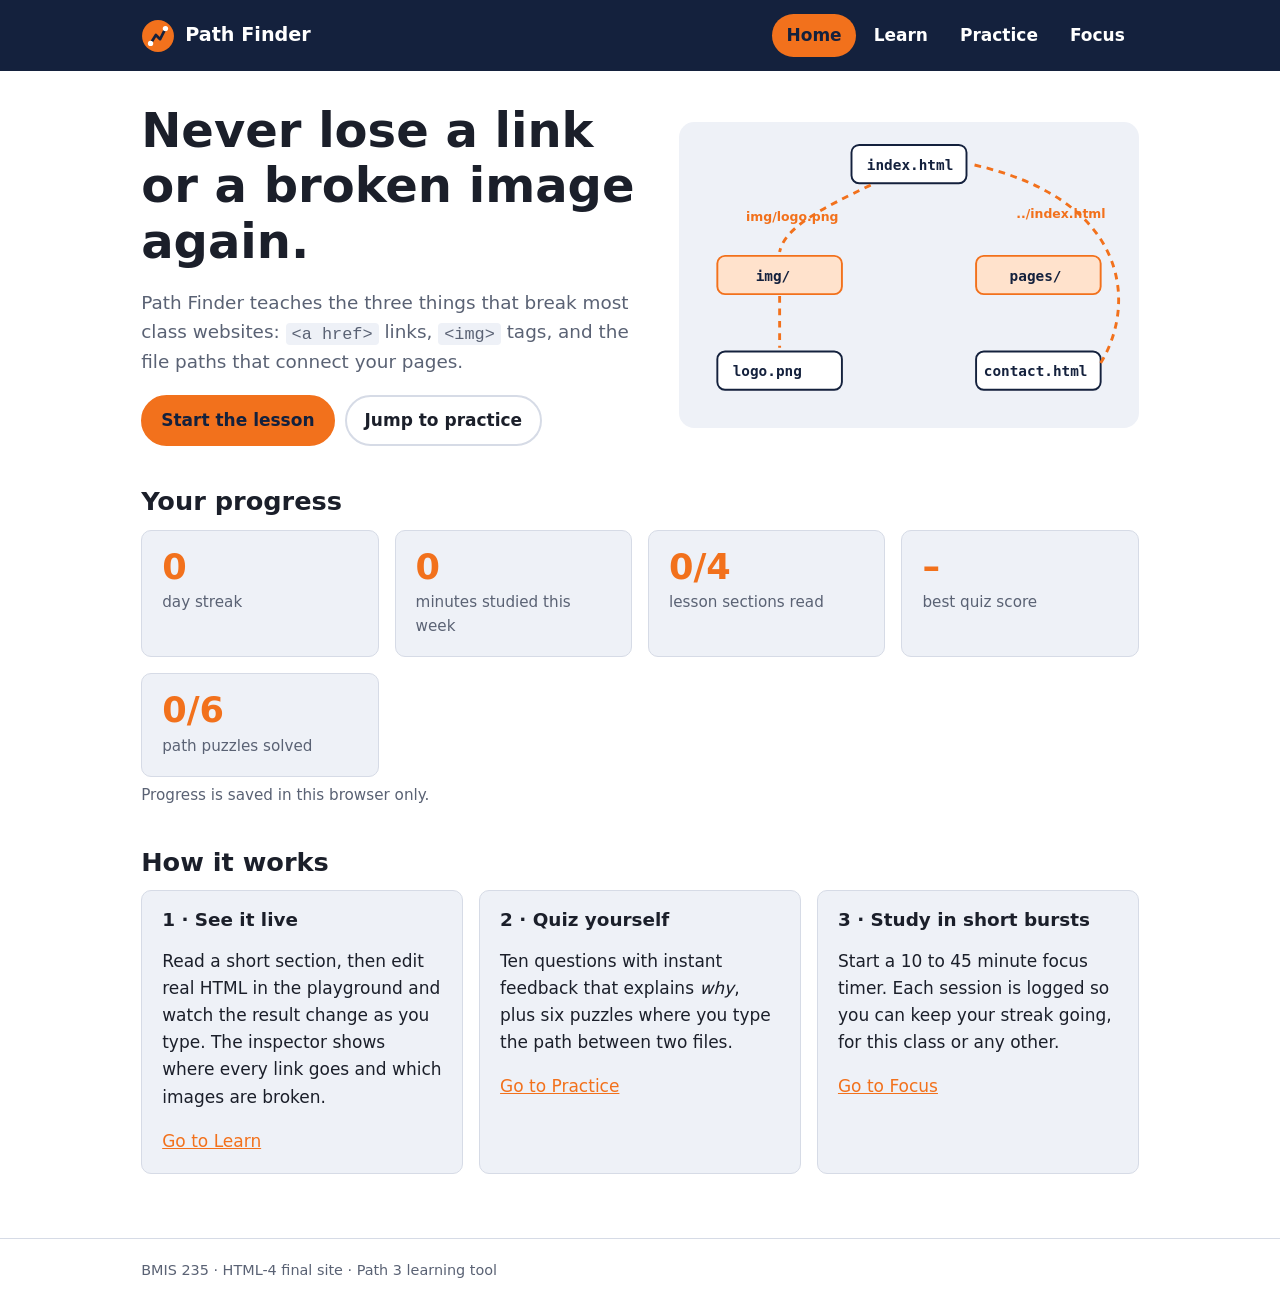
==== index.html @ d4e61a3a "Add files via upload" ====
<!DOCTYPE html>
<html lang="en">
<head>
  <meta charset="UTF-8">
  <meta name="viewport" content="width=device-width, initial-scale=1">
  <title>Path Finder · Home</title>
  <meta name="description" content="A study tool for HTML links, images and file paths.">
  <link rel="icon" href="img/logo.svg">
  <link rel="stylesheet" href="styles.css">
</head>
<body>
  <!-- Same header and menu on every page -->
  <header class="site-header">
    <div class="wrap">
      <a class="brand" href="index.html"><img src="img/logo.svg" alt="" width="34" height="34">Path Finder</a>
      <nav aria-label="Main menu">
        <ul class="menu">
          <li><a href="index.html" aria-current="page">Home</a></li>
          <li><a href="learn.html">Learn</a></li>
          <li><a href="practice.html">Practice</a></li>
          <li><a href="focus.html">Focus</a></li>
        </ul>
      </nav>
    </div>
  </header>

  <main class="wrap">
    <section class="hero">
      <div>
        <h1>Never lose a link or a broken image again.</h1>
        <p class="lede">Path Finder teaches the three things that break most class websites:
          <code>&lt;a href&gt;</code> links, <code>&lt;img&gt;</code> tags, and the file paths that connect your pages.</p>
        <div class="btn-row">
          <a class="btn" href="learn.html">Start the lesson</a>
          <a class="btn ghost" href="practice.html">Jump to practice</a>
        </div>
      </div>
      <img src="img/site-map.svg" alt="Diagram of a site folder. index.html links down to img/logo.png, and a page inside the pages folder links back up with ../index.html." width="480" height="320">
    </section>

    <h2>Your progress</h2>
    <div class="grid" id="stats">
      <div class="card"><div class="stat" id="stat-streak">0</div><div class="stat-label">day streak</div></div>
      <div class="card"><div class="stat" id="stat-week">0</div><div class="stat-label">minutes studied this week</div></div>
      <div class="card"><div class="stat" id="stat-lessons">0/4</div><div class="stat-label">lesson sections read</div></div>
      <div class="card"><div class="stat" id="stat-quiz">–</div><div class="stat-label">best quiz score</div></div>
      <div class="card"><div class="stat" id="stat-puzzles">0/6</div><div class="stat-label">path puzzles solved</div></div>
    </div>
    <p class="stat-label">Progress is saved in this browser only.</p>

    <h2>How it works</h2>
    <div class="grid">
      <div class="card">
        <h3>1 · See it live</h3>
        <p>Read a short section, then edit real HTML in the playground and watch the result change as you type. The inspector shows where every link goes and which images are broken.</p>
        <a href="learn.html">Go to Learn</a>
      </div>
      <div class="card">
        <h3>2 · Quiz yourself</h3>
        <p>Ten questions with instant feedback that explains <em>why</em>, plus six puzzles where you type the path between two files.</p>
        <a href="practice.html">Go to Practice</a>
      </div>
      <div class="card">
        <h3>3 · Study in short bursts</h3>
        <p>Start a 10 to 45 minute focus timer. Each session is logged so you can keep your streak going, for this class or any other.</p>
        <a href="focus.html">Go to Focus</a>
      </div>
    </div>
  </main>

  <footer class="site-footer">
    <div class="wrap">BMIS 235 · HTML-4 final site · Path 3 learning tool</div>
  </footer>

  <script src="js/progress.js"></script>
  <script>
    // Fill in the progress cards from saved data.
    {
      const data = Progress.load();
      document.getElementById("stat-streak").textContent = Progress.streak();
      document.getElementById("stat-week").textContent = Progress.weekMinutes();
      document.getElementById("stat-lessons").textContent = data.lessonsRead.length + "/4";
      document.getElementById("stat-quiz").textContent = data.quizBest === null ? "–" : data.quizBest + "/10";
      document.getElementById("stat-puzzles").textContent = data.puzzlesSolved.length + "/6";
    }
  </script>
</body>
</html>
---- styles.css ----
/* =========================================================
   Path Finder — shared stylesheet (linked on every page)
   Sections: 1 colours & base · 2 header/menu · 3 layout
             4 cards & buttons · 5 lesson · 6 playground
             7 quiz & puzzles · 8 focus timer · 9 footer
   ========================================================= */

/* ---------- 1. Colours & base ---------- */
:root {
  --navy: #14213d;      /* main brand colour */
  --orange: #f2711c;    /* accent: buttons, highlights */
  --paper: #ffffff;     /* page background */
  --soft: #eef1f7;      /* panels */
  --ink: #1b1f2a;       /* body text */
  --muted: #5a6274;     /* secondary text */
  --line: #d6dbe6;      /* borders */
  --good: #1a7f4b;      /* correct answers */
  --bad: #c0362c;       /* wrong answers / warnings */
  --radius: 10px;
  --mono: ui-monospace, "SFMono-Regular", Menlo, Consolas, monospace;
}

@media (prefers-color-scheme: dark) {
  :root {
    --navy: #0b1530;
    --paper: #121826;
    --soft: #1b2336;
    --ink: #e8ecf5;
    --muted: #a3acc0;
    --line: #2e3850;
    --good: #4cc68a;
    --bad: #ff7b6e;
  }
}

* { box-sizing: border-box; }

body {
  margin: 0;
  background: var(--paper);
  color: var(--ink);
  font: 17px/1.6 system-ui, -apple-system, "Segoe UI", Roboto, sans-serif;
}

h1, h2, h3 { line-height: 1.15; color: inherit; }
h1 { font-size: clamp(2rem, 5vw, 3rem); margin: 0 0 .4em; }
h2 { font-size: 1.6rem; margin: 1.6em 0 .5em; }
h3 { font-size: 1.15rem; margin: 1.2em 0 .4em; }

a { color: var(--orange); }
code, pre, textarea { font-family: var(--mono); font-size: .92em; }
code { background: var(--soft); padding: .1em .35em; border-radius: 4px; }
pre {
  background: var(--soft);
  border: 1px solid var(--line);
  border-radius: var(--radius);
  padding: 14px 16px;
  overflow-x: auto;
}
pre code { background: none; padding: 0; }

:focus-visible { outline: 3px solid var(--orange); outline-offset: 2px; }

/* The hidden attribute must win over display rules below */
[hidden] { display: none !important; }

/* Text for screen readers only */
.visually-hidden {
  position: absolute;
  width: 1px; height: 1px;
  overflow: hidden;
  clip: rect(0 0 0 0);
  white-space: nowrap;
}

/* ---------- 2. Header & menu (same on every page) ---------- */
.site-header { background: var(--navy); color: #fff; }
.site-header .wrap {
  display: flex;
  flex-wrap: wrap;
  align-items: center;
  justify-content: space-between;
  gap: 10px 24px;
  padding-block: 14px;
}
.brand {
  display: flex;
  align-items: center;
  gap: 10px;
  color: #fff;
  text-decoration: none;
  font-weight: 800;
  font-size: 1.2rem;
}
.brand img { width: 34px; height: 34px; }

.menu { display: flex; flex-wrap: wrap; gap: 4px; margin: 0; padding: 0; list-style: none; }
.menu a {
  display: block;
  padding: 8px 14px;
  border-radius: 999px;
  color: #fff;
  text-decoration: none;
  font-weight: 600;
}
.menu a:hover { background: rgba(255, 255, 255, .12); }
/* aria-current="page" marks the page you are on */
.menu a[aria-current="page"] { background: var(--orange); color: #14213d; }

/* ---------- 3. Layout ---------- */
.wrap { max-width: 1100px; margin: 0 auto; padding-inline: max(4vw, 16px); }
main { padding-block: 32px 64px; }
.lede { font-size: 1.15rem; color: var(--muted); max-width: 60ch; }

.hero {
  display: grid;
  grid-template-columns: 1.1fr 1fr;
  gap: 32px;
  align-items: center;
}
.hero img { width: 100%; height: auto; }
@media (max-width: 760px) { .hero { grid-template-columns: 1fr; } }

.grid {
  display: grid;
  grid-template-columns: repeat(auto-fit, minmax(220px, 1fr));
  gap: 16px;
}

/* ---------- 4. Cards & buttons ---------- */
.card {
  background: var(--soft);
  border: 1px solid var(--line);
  border-radius: var(--radius);
  padding: 18px 20px;
}
.card h3 { margin-top: 0; }
.stat { font-size: 2.2rem; font-weight: 800; line-height: 1; color: var(--orange); }
.stat-label { color: var(--muted); font-size: .95rem; margin-top: 6px; }

.btn {
  display: inline-block;
  min-height: 44px;
  padding: 10px 18px;
  border: 2px solid var(--orange);
  border-radius: 999px;
  background: var(--orange);
  color: #14213d;
  font: inherit;
  font-weight: 700;
  text-decoration: none;
  cursor: pointer;
}
.btn:hover { filter: brightness(1.07); }
.btn.ghost { background: transparent; color: var(--ink); border-color: var(--line); }
.btn:disabled { opacity: .5; cursor: not-allowed; }
.btn-row { display: flex; flex-wrap: wrap; gap: 10px; margin-top: 14px; }

/* ---------- 5. Lesson page ---------- */
.lesson-nav { display: flex; flex-wrap: wrap; gap: 8px; margin: 18px 0 8px; }
.lesson-nav a {
  padding: 6px 12px;
  border: 1px solid var(--line);
  border-radius: 999px;
  text-decoration: none;
  color: var(--ink);
}
.lesson { border-top: 1px solid var(--line); padding-top: 8px; }
.callout {
  border-left: 5px solid var(--orange);
  background: var(--soft);
  padding: 12px 16px;
  border-radius: 0 var(--radius) var(--radius) 0;
  margin: 16px 0;
}
.read-check { display: flex; gap: 10px; align-items: center; margin: 18px 0 8px; font-weight: 600; }
.read-check input { width: 22px; height: 22px; accent-color: var(--orange); }

table { border-collapse: collapse; width: 100%; margin: 12px 0; }
th, td { text-align: left; padding: 8px 10px; border-bottom: 1px solid var(--line); vertical-align: top; }
.table-scroll { overflow-x: auto; }

.tree {
  font-family: var(--mono);
  background: var(--soft);
  border: 1px solid var(--line);
  border-radius: var(--radius);
  padding: 14px 18px;
  white-space: pre;
  overflow-x: auto;
  line-height: 1.5;
}

/* ---------- 6. Live playground ---------- */
.playground { display: grid; grid-template-columns: 1fr 1fr; gap: 16px; }
@media (max-width: 860px) { .playground { grid-template-columns: 1fr; } }
.playground textarea {
  width: 100%;
  min-height: 300px;
  padding: 12px;
  border: 1px solid var(--line);
  border-radius: var(--radius);
  background: var(--soft);
  color: var(--ink);
  font-size: 15px;
  line-height: 1.5;
  resize: vertical;
}
.playground iframe {
  width: 100%;
  height: 300px;
  border: 1px solid var(--line);
  border-radius: var(--radius);
  background: #fff;
}
.presets { display: flex; flex-wrap: wrap; gap: 8px; margin-bottom: 12px; }
.presets button {
  padding: 6px 12px;
  border: 1px solid var(--line);
  border-radius: 999px;
  background: var(--paper);
  color: var(--ink);
  font: inherit;
  font-size: .9rem;
  cursor: pointer;
}
.presets button:hover { border-color: var(--orange); }
.inspector { margin-top: 16px; }
.inspector ul { list-style: none; padding: 0; margin: 0; display: grid; gap: 8px; }
.inspector li {
  background: var(--soft);
  border: 1px solid var(--line);
  border-radius: var(--radius);
  padding: 10px 14px;
  overflow-wrap: anywhere;
}
.tag { font-weight: 700; font-family: var(--mono); }
.ok { color: var(--good); font-weight: 600; }
.warn { color: var(--bad); font-weight: 600; }
.click-note { min-height: 1.6em; color: var(--muted); margin-top: 8px; }

/* ---------- 7. Quiz & path puzzles ---------- */
.quiz-box { max-width: 720px; }
.progress-bar { height: 8px; background: var(--soft); border-radius: 999px; overflow: hidden; margin-bottom: 18px; }
.progress-bar span { display: block; height: 100%; background: var(--orange); width: 0; transition: width .3s; }
.options { display: grid; gap: 10px; margin: 16px 0; }
.options button {
  text-align: left;
  min-height: 48px;
  padding: 10px 16px;
  border: 2px solid var(--line);
  border-radius: var(--radius);
  background: var(--paper);
  color: var(--ink);
  font: inherit;
  cursor: pointer;
}
.options button:hover:not(:disabled) { border-color: var(--orange); }
.options button.right { border-color: var(--good); background: color-mix(in srgb, var(--good) 12%, var(--paper)); }
.options button.wrong { border-color: var(--bad); background: color-mix(in srgb, var(--bad) 12%, var(--paper)); }
.feedback { padding: 12px 16px; border-radius: var(--radius); background: var(--soft); }

.puzzle-layout { display: grid; grid-template-columns: 280px 1fr; gap: 24px; align-items: start; }
@media (max-width: 760px) { .puzzle-layout { grid-template-columns: 1fr; } }
.puzzle { margin-bottom: 14px; }
.puzzle form { display: flex; flex-wrap: wrap; gap: 8px; margin-top: 8px; }
.puzzle input {
  flex: 1 1 220px;
  min-height: 44px;
  padding: 8px 12px;
  border: 1px solid var(--line);
  border-radius: var(--radius);
  background: var(--paper);
  color: var(--ink);
  font-family: var(--mono);
  font-size: 16px;
}
.puzzle.solved { border-color: var(--good); }

/* ---------- 8. Focus timer ---------- */
.timer-layout { display: grid; grid-template-columns: 1.2fr 1fr; gap: 24px; align-items: start; }
@media (max-width: 820px) { .timer-layout { grid-template-columns: 1fr; } }
.clock {
  font-size: clamp(4rem, 14vw, 7.5rem);
  font-weight: 800;
  font-variant-numeric: tabular-nums;
  line-height: 1;
  color: var(--navy);
  margin: 10px 0;
}
@media (prefers-color-scheme: dark) { .clock { color: var(--ink); } }
.ring { height: 10px; background: var(--paper); border-radius: 999px; overflow: hidden; border: 1px solid var(--line); }
.ring span { display: block; height: 100%; width: 0; background: var(--orange); }
.field { display: grid; gap: 6px; margin-top: 14px; }
.field select, .field input {
  min-height: 44px;
  padding: 8px 12px;
  border: 1px solid var(--line);
  border-radius: var(--radius);
  background: var(--paper);
  color: var(--ink);
  font: inherit;
}
.day-bars { display: grid; gap: 6px; }
.day-bar { display: grid; grid-template-columns: 44px 1fr 56px; gap: 10px; align-items: center; font-size: .95rem; }
.day-bar .track { height: 14px; background: var(--paper); border: 1px solid var(--line); border-radius: 999px; overflow: hidden; }
.day-bar .fill { height: 100%; background: var(--orange); }
.day-bar .mins { text-align: right; font-variant-numeric: tabular-nums; }
.log { list-style: none; padding: 0; margin: 0; }
.log li { display: flex; justify-content: space-between; gap: 10px; padding: 8px 0; border-bottom: 1px solid var(--line); }
.log button { border: 0; background: none; color: var(--muted); cursor: pointer; font: inherit; }

/* ---------- 9. Footer ---------- */
.site-footer { border-top: 1px solid var(--line); color: var(--muted); font-size: .9rem; }
.site-footer .wrap { padding-block: 20px; }

@media (prefers-reduced-motion: reduce) { * { transition: none !important; } }
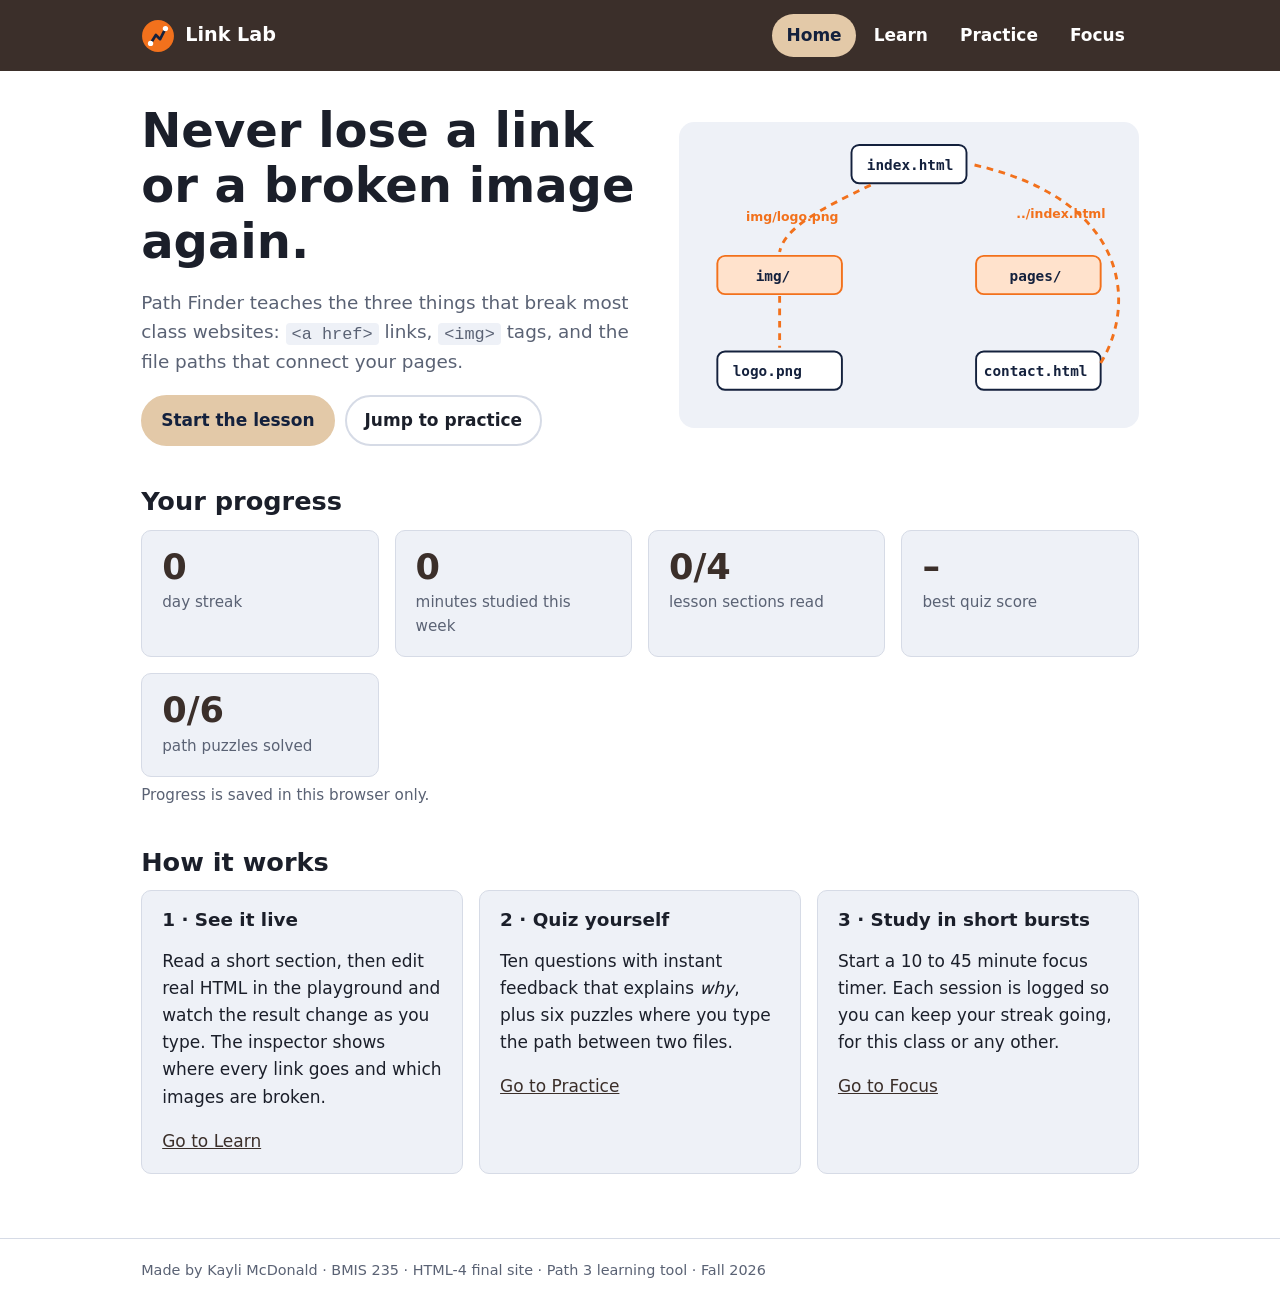
==== commit c153df63: "Change Site Name and Footer" ====
--- a/index.html
+++ b/index.html
@@ -3,7 +3,7 @@
 <head>
   <meta charset="UTF-8">
   <meta name="viewport" content="width=device-width, initial-scale=1">
-  <title>Path Finder · Home</title>
+  <title>Link Lab · Home</title>
   <meta name="description" content="A study tool for HTML links, images and file paths.">
   <link rel="icon" href="img/logo.svg">
   <link rel="stylesheet" href="styles.css">
@@ -12,7 +12,7 @@
   <!-- Same header and menu on every page -->
   <header class="site-header">
     <div class="wrap">
-      <a class="brand" href="index.html"><img src="img/logo.svg" alt="" width="34" height="34">Path Finder</a>
+      <a class="brand" href="index.html"><img src="img/logo.svg" alt="" width="34" height="34">Link Lab</a>
       <nav aria-label="Main menu">
         <ul class="menu">
           <li><a href="index.html" aria-current="page">Home</a></li>
@@ -69,7 +69,7 @@
   </main>
 
   <footer class="site-footer">
-    <div class="wrap">BMIS 235 · HTML-4 final site · Path 3 learning tool</div>
+    <div class="wrap">Made by Kayli McDonald · BMIS 235 · HTML-4 final site · Path 3 learning tool · Fall 2026</div>
   </footer>
 
   <script src="js/progress.js"></script>
--- a/styles.css
+++ b/styles.css
@@ -7,8 +7,8 @@
 
 /* ---------- 1. Colours & base ---------- */
 :root {
-  --navy: #14213d;      /* main brand colour */
-  --orange: #f2711c;    /* accent: buttons, highlights */
+  --navy: #3b2f2a;      /* main brand colour */
+  --orange: #e3c9a8;    /* accent: buttons, highlights */
   --paper: #ffffff;     /* page background */
   --soft: #eef1f7;      /* panels */
   --ink: #1b1f2a;       /* body text */
@@ -22,7 +22,7 @@
 
 @media (prefers-color-scheme: dark) {
   :root {
-    --navy: #0b1530;
+    --navy: #3b2f2a;
     --paper: #121826;
     --soft: #1b2336;
     --ink: #e8ecf5;
@@ -47,7 +47,7 @@
 h2 { font-size: 1.6rem; margin: 1.6em 0 .5em; }
 h3 { font-size: 1.15rem; margin: 1.2em 0 .4em; }
 
-a { color: var(--orange); }
+a { color: var(--navy); }
 code, pre, textarea { font-family: var(--mono); font-size: .92em; }
 code { background: var(--soft); padding: .1em .35em; border-radius: 4px; }
 pre {
@@ -135,7 +135,7 @@
   padding: 18px 20px;
 }
 .card h3 { margin-top: 0; }
-.stat { font-size: 2.2rem; font-weight: 800; line-height: 1; color: var(--orange); }
+.stat { font-size: 2.2rem; font-weight: 800; line-height: 1; color: var(--navy); }
 .stat-label { color: var(--muted); font-size: .95rem; margin-top: 6px; }
 
 .btn {
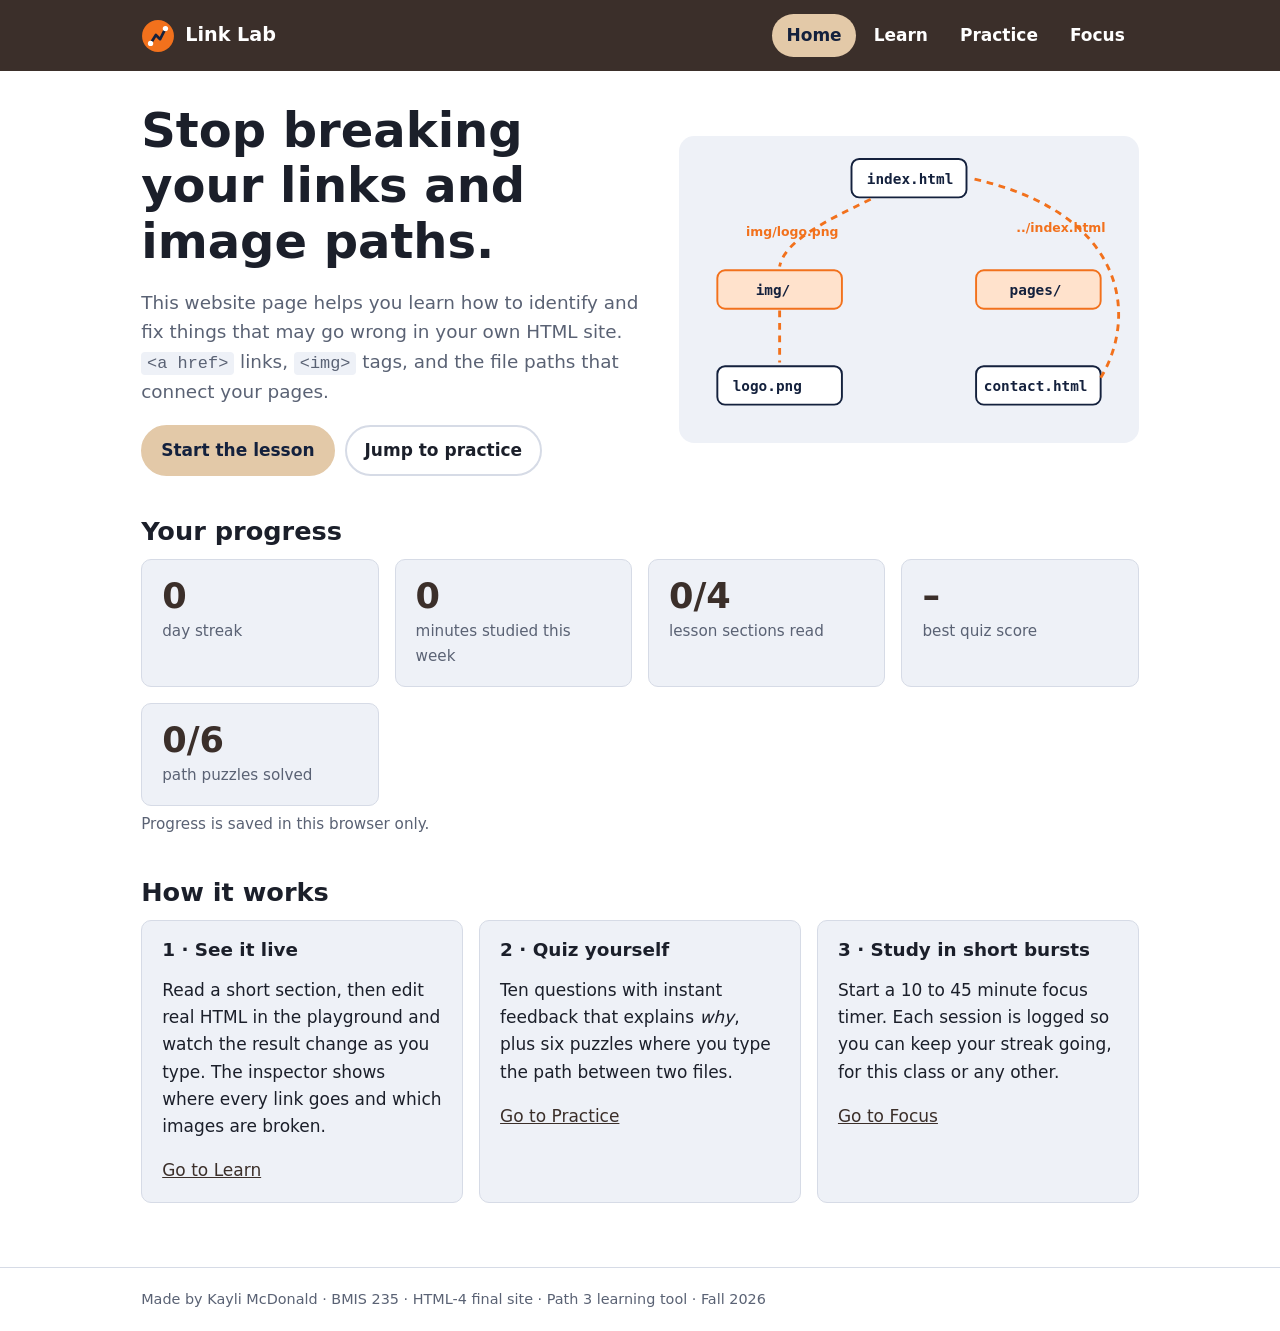
==== commit 62c6350c: "Rewrite Home Page Intro" ====
--- a/index.html
+++ b/index.html
@@ -27,8 +27,8 @@
   <main class="wrap">
     <section class="hero">
       <div>
-        <h1>Never lose a link or a broken image again.</h1>
-        <p class="lede">Path Finder teaches the three things that break most class websites:
+        <h1>Stop breaking your links and image paths.</h1>
+        <p class="lede">This website page helps you learn how to identify and fix things that may go wrong in your own HTML site.
           <code>&lt;a href&gt;</code> links, <code>&lt;img&gt;</code> tags, and the file paths that connect your pages.</p>
         <div class="btn-row">
           <a class="btn" href="learn.html">Start the lesson</a>
